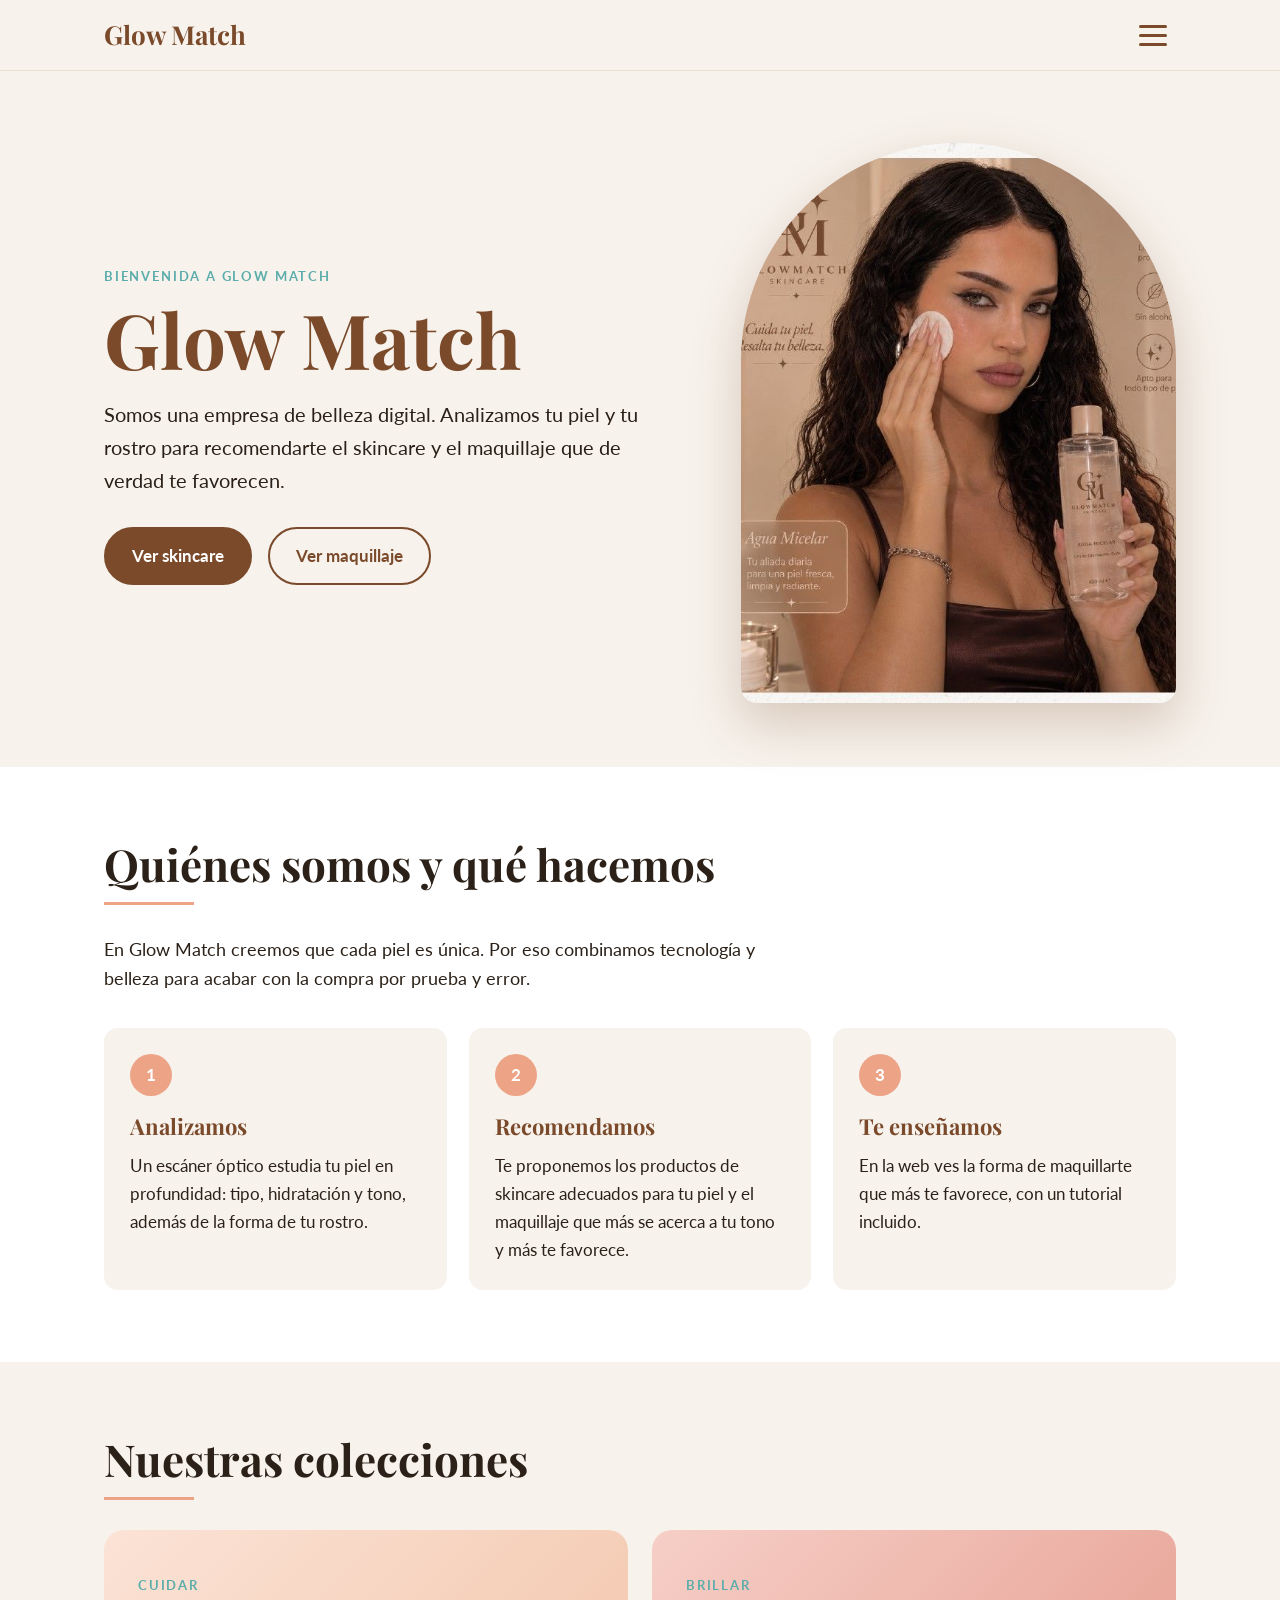
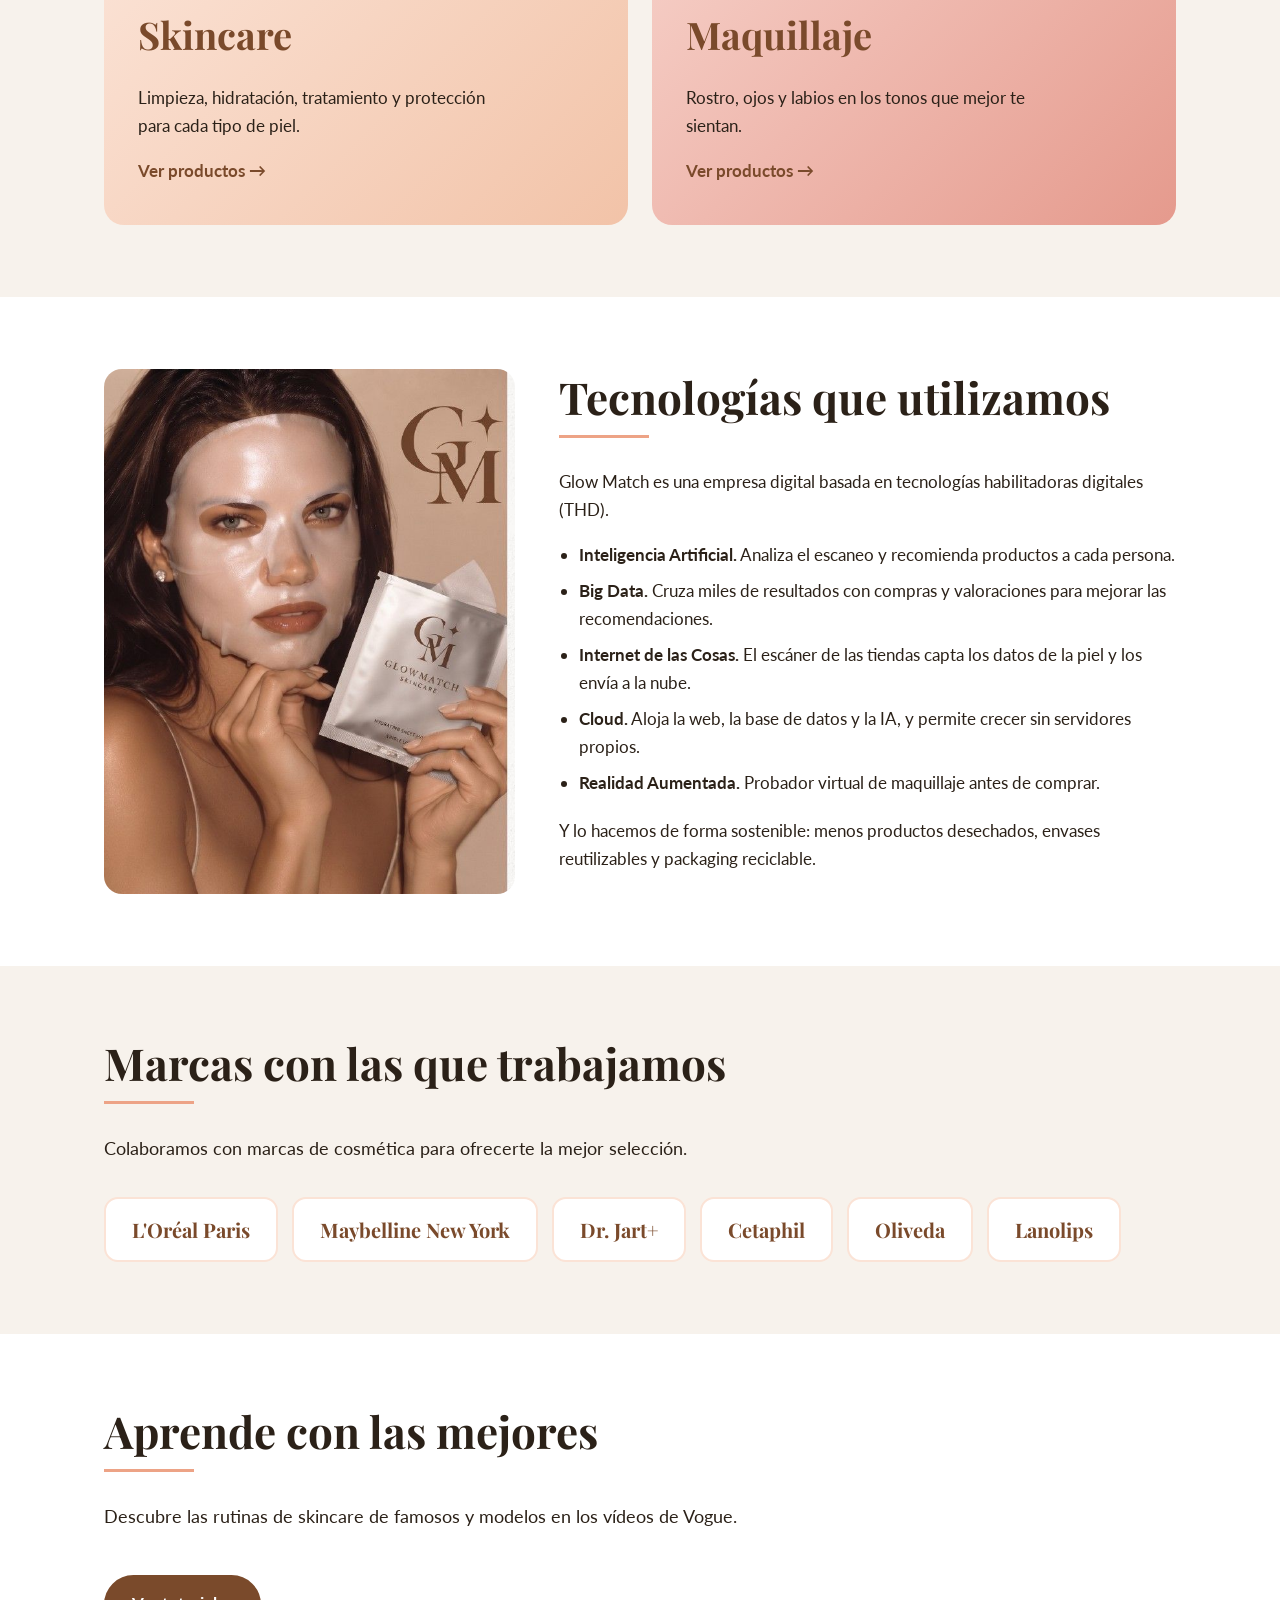
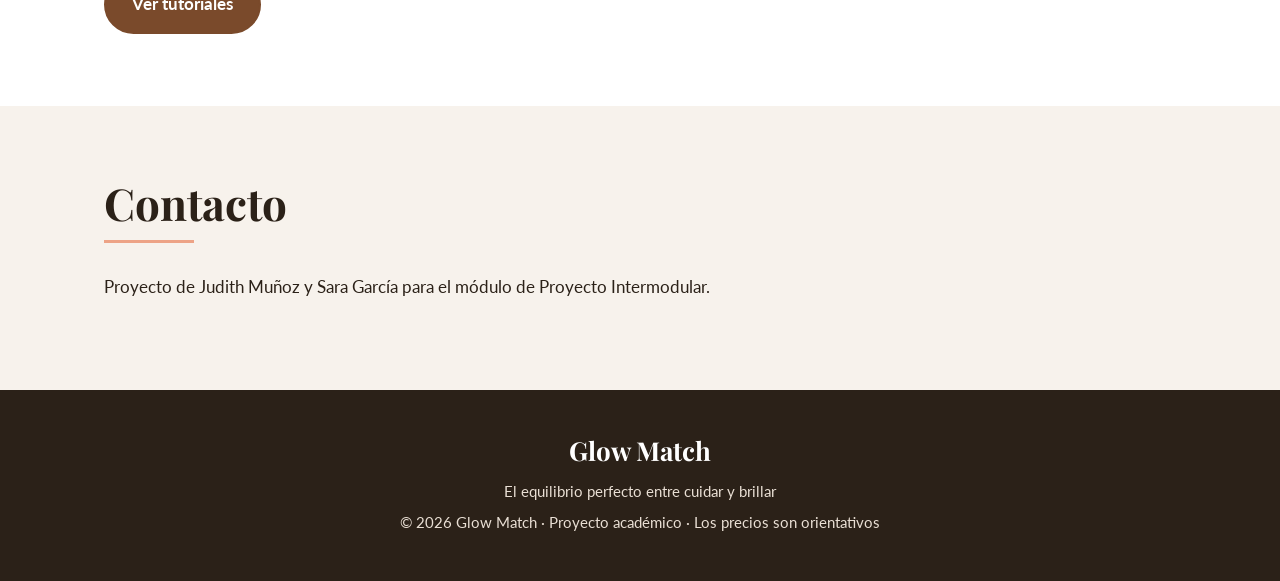
==== index.html @ 0e251b3f "Hecho" ====
<!DOCTYPE html>
<html lang="es">
<head>
  <meta charset="utf-8">
  <meta name="viewport" content="width=device-width, initial-scale=1">
  <title>Glow Match · El equilibrio perfecto entre cuidar y brillar</title>
  <meta name="description" content="Glow Match analiza tu piel con un escáner facial y te recomienda skincare y maquillaje personalizados.">
  <link rel="preconnect" href="https://fonts.googleapis.com">
  <link rel="preconnect" href="https://fonts.gstatic.com" crossorigin>
  <link href="https://fonts.googleapis.com/css2?family=Lato:wght@400;700&family=Playfair+Display:ital,wght@0,600;0,700;1,600&display=swap" rel="stylesheet">
  <link rel="stylesheet" href="styles.css">
</head>
<body data-page="inicio">
  <header>
    <nav>
      <a class="logo" href="index.html">Glow Match</a>
      <button class="menu-btn" id="menuBtn" aria-label="Abrir menú" aria-expanded="false" aria-controls="drawer">
        <span></span><span></span><span></span>
      </button>
    </nav>
  </header>
  <div class="overlay" id="overlay"></div>
  <aside class="drawer" id="drawer" aria-label="Menú principal">
    <p class="drawer-title">Glow Match</p>
    <button class="close-btn" id="closeBtn" type="button" aria-label="Cerrar menú">&times;</button>
    <ul>
      <li><a href="index.html" class="active" aria-current="page">Inicio</a></li>
      <li><a href="skincare.html">Skincare</a></li>
      <li><a href="maquillaje.html">Maquillaje</a></li>
      <li><a href="tutoriales.html">Tutoriales</a></li>
      <li><a href="index.html#contacto">Contacto</a></li>
    </ul>
    <p class="drawer-foot">El equilibrio perfecto entre cuidar y brillar</p>
  </aside>
  <main>

    <section class="hero" id="inicio">
      <div class="wrap">
        <div>
          <span class="eyebrow">Bienvenida a Glow Match</span>
          <h1>Glow Match</h1>
          <p class="lead">Somos una empresa de belleza digital. Analizamos tu piel y tu rostro para recomendarte el skincare y el maquillaje que de verdad te favorecen.</p>
          <a class="btn" href="skincare.html">Ver skincare</a>
          <a class="btn alt" href="maquillaje.html">Ver maquillaje</a>
        </div>
        <img src="img/hero.jpg" alt="Mujer sosteniendo un producto de limpieza facial" width="420" height="560">
      </div>
    </section>

    <section class="alt reveal" id="quienes">
      <div class="wrap">
        <h2>Quiénes somos y qué hacemos</h2><hr class="rule">
        <p class="sub">En Glow Match creemos que cada piel es única. Por eso combinamos tecnología y belleza para acabar con la compra por prueba y error.</p>
        <div class="grid">
          <div class="card"><span class="num">1</span><h3>Analizamos</h3><p>Un escáner óptico estudia tu piel en profundidad: tipo, hidratación y tono, además de la forma de tu rostro.</p></div>
          <div class="card"><span class="num">2</span><h3>Recomendamos</h3><p>Te proponemos los productos de skincare adecuados para tu piel y el maquillaje que más se acerca a tu tono y más te favorece.</p></div>
          <div class="card"><span class="num">3</span><h3>Te enseñamos</h3><p>En la web ves la forma de maquillarte que más te favorece, con un tutorial incluido.</p></div>
        </div>
      </div>
    </section>

    <section class="reveal" id="explorar">
      <div class="wrap">
        <h2>Nuestras colecciones</h2><hr class="rule">
        <div class="duo">
          <a class="big skin" href="skincare.html"><span class="eyebrow">Cuidar</span><h3>Skincare</h3><p>Limpieza, hidratación, tratamiento y protección para cada tipo de piel.</p><span class="more">Ver productos →</span></a>
          <a class="big make" href="maquillaje.html"><span class="eyebrow">Brillar</span><h3>Maquillaje</h3><p>Rostro, ojos y labios en los tonos que mejor te sientan.</p><span class="more">Ver productos →</span></a>
        </div>
      </div>
    </section>

    <section class="alt reveal" id="tecnologia">
      <div class="wrap split">
        <img src="img/mascarilla.jpg" alt="Mujer con mascarilla facial" width="420" height="525" loading="lazy">
        <div>
          <h2>Tecnologías que utilizamos</h2><hr class="rule">
          <p>Glow Match es una empresa digital basada en tecnologías habilitadoras digitales (THD).</p>
          <ul class="tech">
            <li><strong>Inteligencia Artificial.</strong> Analiza el escaneo y recomienda productos a cada persona.</li>
            <li><strong>Big Data.</strong> Cruza miles de resultados con compras y valoraciones para mejorar las recomendaciones.</li>
            <li><strong>Internet de las Cosas.</strong> El escáner de las tiendas capta los datos de la piel y los envía a la nube.</li>
            <li><strong>Cloud.</strong> Aloja la web, la base de datos y la IA, y permite crecer sin servidores propios.</li>
            <li><strong>Realidad Aumentada.</strong> Probador virtual de maquillaje antes de comprar.</li>
          </ul>
          <p class="mt">Y lo hacemos de forma sostenible: menos productos desechados, envases reutilizables y packaging reciclable.</p>
        </div>
      </div>
    </section>

    <section class="reveal" id="marcas">
      <div class="wrap">
        <h2>Marcas con las que trabajamos</h2><hr class="rule">
        <p class="sub">Colaboramos con marcas de cosmética para ofrecerte la mejor selección.</p>
        <div class="brands" id="brands"></div>
      </div>
    </section>

    <section class="alt reveal" id="tutoriales-home">
      <div class="wrap">
        <h2>Aprende con las mejores</h2><hr class="rule">
        <p class="sub">Descubre las rutinas de skincare de famosos y modelos en los vídeos de Vogue.</p>
        <a class="btn" href="tutoriales.html">Ver tutoriales</a>
      </div>
    </section>

    <section class="reveal" id="contacto">
      <div class="wrap">
        <h2>Contacto</h2><hr class="rule">
        <p>Proyecto de Judith Muñoz y Sara García para el módulo de Proyecto Intermodular.</p>
      </div>
    </section>
  </main>

  <footer>
    <div class="wrap">
      <a class="logo" href="index.html">Glow Match</a>
      <p>El equilibrio perfecto entre cuidar y brillar</p>
      <p>© <span id="year">2026</span> Glow Match · Proyecto académico · Los precios son orientativos</p>
    </div>
  </footer>
  <script src="productos.js"></script>
  <script src="script.js"></script>
</body>
</html>
---- styles.css ----
:root{--cream:#f7f2ec;--paper:#fff;--sal:#eda386;--light:#fbe3d6;--teal:#5badab;--brown:#7a4a2b;--dark:#2b2118;--tan:#d9a47e;
--serif:"Playfair Display",Georgia,"Times New Roman",serif;--sans:Lato,"Helvetica Neue",Arial,sans-serif}
*{box-sizing:border-box}
html{scroll-behavior:smooth;scroll-padding-top:70px}
body{margin:0;background:var(--cream);color:var(--dark);font:17px/1.65 var(--sans)}
body.no-scroll{overflow:hidden}
img{max-width:100%;display:block}
a{color:inherit}
.wrap{max-width:1120px;margin:0 auto;padding:0 24px}
.narrow{max-width:760px}
.mt{margin-top:20px}

/* Cabecera y menú hamburguesa */
header{position:sticky;top:0;z-index:30;background:rgba(247,242,236,.94);backdrop-filter:blur(8px);border-bottom:1px solid #eadfd3}
nav{display:flex;align-items:center;justify-content:space-between;padding:12px 24px;max-width:1120px;margin:0 auto}
.logo{font-family:var(--serif);font-weight:700;font-size:26px;text-decoration:none;color:var(--brown)}
.menu-btn{width:46px;height:46px;border:0;background:none;cursor:pointer;display:flex;flex-direction:column;justify-content:center;align-items:center;gap:6px;padding:0}
.menu-btn span{display:block;width:28px;height:3px;border-radius:3px;background:var(--brown);transition:.25s}
.menu-btn.open span:nth-child(1){transform:translateY(9px) rotate(45deg)}
.menu-btn.open span:nth-child(2){opacity:0}
.menu-btn.open span:nth-child(3){transform:translateY(-9px) rotate(-45deg)}
.overlay{position:fixed;inset:0;background:rgba(43,33,24,.45);opacity:0;visibility:hidden;transition:.3s;z-index:40}
.overlay.open{opacity:1;visibility:visible}
.drawer{position:fixed;top:0;right:0;bottom:0;width:min(340px,85vw);background:var(--paper);z-index:50;padding:90px 32px 32px;transform:translateX(100%);transition:transform .3s ease;box-shadow:-10px 0 40px rgba(43,33,24,.2);display:flex;flex-direction:column;visibility:hidden}
.drawer.open{transform:none;visibility:visible}
.drawer-title{position:absolute;top:22px;left:32px;margin:0;font-family:var(--serif);font-weight:700;font-size:24px;color:var(--brown)}
.drawer ul{list-style:none;margin:0;padding:0}
.drawer li a{display:block;padding:14px 0;border-bottom:1px solid #f0e6dc;text-decoration:none;font-family:var(--serif);font-size:26px;font-weight:600}
.drawer li a:hover,.drawer li a.active{color:var(--sal)}
.drawer-foot{margin-top:auto;font-size:14px;color:#6b5a4c}
.menu-btn{position:relative;z-index:60}

/* Portada y cabeceras de página */
.hero{padding:72px 0 64px}
.hero .wrap{display:grid;grid-template-columns:1.15fr .85fr;gap:48px;align-items:center}
.eyebrow{font-weight:700;letter-spacing:.14em;text-transform:uppercase;font-size:13px;color:var(--teal)}
h1{font-family:var(--serif);font-size:clamp(42px,7vw,76px);line-height:1.05;margin:10px 0 14px;color:var(--brown)}
.lead{font-size:20px;max-width:560px}
.btn{display:inline-block;margin:10px 12px 0 0;padding:13px 26px;border-radius:999px;background:var(--brown);color:#fff;text-decoration:none;font-weight:700;border:2px solid var(--brown);transition:.2s}
.btn.alt{background:transparent;color:var(--brown)}
.btn:hover{background:var(--sal);border-color:var(--sal);color:#fff}
.hero img{border-radius:240px 240px 18px 18px;aspect-ratio:3/4;object-fit:cover;width:100%;box-shadow:0 20px 50px rgba(122,74,43,.25)}
.pagehead{padding:64px 0 48px}
.pagehead.skin{background:linear-gradient(120deg,#fbe3d6,#f7f2ec)}
.pagehead.make{background:linear-gradient(120deg,#f4cfc6,#f7f2ec)}
.pagehead h1{font-size:clamp(40px,6vw,64px);margin-top:6px}

/* Secciones */
section{padding:72px 0}
section.alt{background:var(--paper)}
h2{font-family:var(--serif);font-size:clamp(30px,4.5vw,44px);margin:0 0 8px;line-height:1.15}
.rule{width:90px;height:3px;background:var(--sal);margin:12px 0 30px;border:0}
.sub{max-width:680px;margin:0 0 34px;font-size:18px}
.grid{display:grid;gap:22px;grid-template-columns:repeat(auto-fit,minmax(230px,1fr))}
.card{background:var(--cream);border-radius:14px;padding:26px}
.card h3{font-family:var(--serif);margin:0 0 8px;font-size:22px;color:var(--brown)}
.card p{margin:0}
.num{display:inline-grid;place-items:center;width:42px;height:42px;border-radius:50%;background:var(--sal);color:#fff;font-weight:700;margin-bottom:12px}
.split{display:grid;grid-template-columns:.8fr 1.2fr;gap:44px;align-items:center}
.split img{border-radius:18px;aspect-ratio:4/5;object-fit:cover;width:100%}
.tech{padding-left:20px;margin:16px 0 0}.tech li{margin-bottom:8px}
.duo{display:grid;gap:24px;grid-template-columns:repeat(auto-fit,minmax(300px,1fr))}
.big{display:block;text-decoration:none;border-radius:20px;padding:40px 34px;min-height:260px;transition:transform .25s,box-shadow .25s}
.big:hover{transform:translateY(-4px);box-shadow:0 18px 40px rgba(122,74,43,.18)}
.big.skin{background:linear-gradient(135deg,#fbe3d6,#f2c3a8)}
.big.make{background:linear-gradient(135deg,#f6cfc7,#e59a8d)}
.big h3{font-family:var(--serif);font-size:38px;margin:6px 0 8px;color:var(--brown)}
.big p{max-width:360px}
.more{font-weight:700;color:var(--brown)}
.brands{display:flex;flex-wrap:wrap;gap:14px}
.brand{background:var(--paper);border:2px solid var(--light);color:var(--brown);font-family:var(--serif);font-weight:700;font-size:20px;padding:14px 26px;border-radius:14px}

/* Recomendadores */
.picker{display:flex;flex-wrap:wrap;gap:12px}
.picker button,.chips-filter button{font:inherit;font-weight:700;padding:10px 22px;border-radius:999px;border:2px solid var(--brown);background:transparent;color:var(--brown);cursor:pointer;transition:.2s}
.picker button:hover,.chips-filter button:hover{background:var(--light)}
.picker button[aria-pressed="true"],.chips-filter button[aria-pressed="true"]{background:var(--brown);color:#fff}
.result{margin-top:24px;padding:24px 26px;border-radius:14px;background:var(--light);min-height:90px}
.result h3{font-family:var(--serif);margin:0 0 6px;color:var(--brown);font-size:24px}
.result p{margin:4px 0}.result ul{margin:8px 0 0;padding-left:20px}

/* Tienda */
.toolbar{display:flex;flex-wrap:wrap;gap:16px;justify-content:space-between;align-items:center;margin-bottom:28px}
.chips-filter{display:flex;flex-wrap:wrap;gap:10px}
.chips-filter button{padding:8px 18px;font-size:15px}
.sort{font-weight:700;font-size:15px}
.sort select{font:inherit;margin-left:8px;padding:8px 12px;border-radius:10px;border:2px solid var(--light);background:var(--paper);color:var(--dark)}
.products{display:grid;gap:24px;grid-template-columns:repeat(auto-fill,minmax(250px,1fr))}
.product{background:var(--paper);border-radius:16px;overflow:hidden;box-shadow:0 8px 24px rgba(43,33,24,.08);display:flex;flex-direction:column}
.pmedia{position:relative;aspect-ratio:4/3;display:grid;place-items:center}
.pmedia.skin{background:linear-gradient(135deg,#fbe3d6,#e9b99c)}
.pmedia.make{background:linear-gradient(135deg,#f6cfc7,#d9887c)}
.mono{font-family:var(--serif);font-weight:700;font-size:54px;color:rgba(255,255,255,.9);letter-spacing:.04em}
.badge{position:absolute;top:12px;left:12px;background:var(--teal);color:#fff;font-size:12px;font-weight:700;padding:5px 12px;border-radius:999px}
.pbody{padding:18px 20px 22px;display:flex;flex-direction:column;flex:1}
.pbody h3{font-family:var(--serif);margin:4px 0;font-size:21px;line-height:1.25}
.pdetail{margin:0 0 10px;font-size:15px;color:#6b5a4c}
.swatches{display:flex;flex-wrap:wrap;gap:6px;margin-bottom:12px}
.dot{width:20px;height:20px;border-radius:50%;border:2px solid #fff;box-shadow:0 0 0 1px #d8cabd}
.price{margin:auto 0 0;font-family:var(--serif);font-weight:700;font-size:24px;color:var(--brown)}
.tag{font-size:12px;font-weight:700;letter-spacing:.1em;text-transform:uppercase;color:var(--teal)}

/* Vídeos */
.videos{display:grid;gap:26px;grid-template-columns:repeat(auto-fit,minmax(320px,1fr))}
.video{background:var(--paper);border-radius:16px;overflow:hidden;box-shadow:0 8px 24px rgba(43,33,24,.08);display:flex;flex-direction:column}
.frame{position:relative;aspect-ratio:16/9;background:#000}
.frame iframe,.frame .poster{position:absolute;inset:0;width:100%;height:100%;border:0}
.poster{padding:0;cursor:pointer;background:#000;display:block}
.poster img{width:100%;height:100%;object-fit:cover;opacity:.9;transition:.2s}
.poster:hover img{opacity:1;transform:scale(1.03)}
.play{position:absolute;inset:0;margin:auto;width:68px;height:68px;border-radius:50%;background:rgba(237,163,134,.95);display:grid;place-items:center}
.play::after{content:"";border-style:solid;border-width:12px 0 12px 20px;border-color:transparent transparent transparent #fff;margin-left:5px}
.vbody{padding:20px 22px 24px}
.vbody h3{font-family:var(--serif);margin:6px 0 2px;font-size:24px}
.vbody p{margin:6px 0}
.vt{font-weight:700;color:var(--brown)}
.link{display:inline-block;margin-top:8px;font-weight:700;color:var(--brown)}
.note{font-size:14px;color:#6b5a4c;margin-top:26px}

/* Pie y animaciones */
footer{background:var(--dark);color:#e9dfd4;padding:40px 0;text-align:center}
footer .logo{color:#fff}
footer p{margin:6px 0;font-size:15px}
.js .reveal{opacity:0;transform:translateY(24px);transition:opacity .7s ease,transform .7s ease}
.js .reveal.visible{opacity:1;transform:none}
@media (prefers-reduced-motion:reduce){html{scroll-behavior:auto}.js .reveal{opacity:1;transform:none;transition:none}.drawer,.overlay{transition:none}}
@media (max-width:820px){
  .hero .wrap,.split{grid-template-columns:1fr}
  .hero img{max-width:340px;margin:0 auto}
  .toolbar{flex-direction:column;align-items:flex-start}
}
.close-btn{position:absolute;top:14px;right:18px;width:46px;height:46px;border:0;background:none;font-size:40px;line-height:1;color:var(--brown);cursor:pointer}
.close-btn:hover{color:var(--sal)}
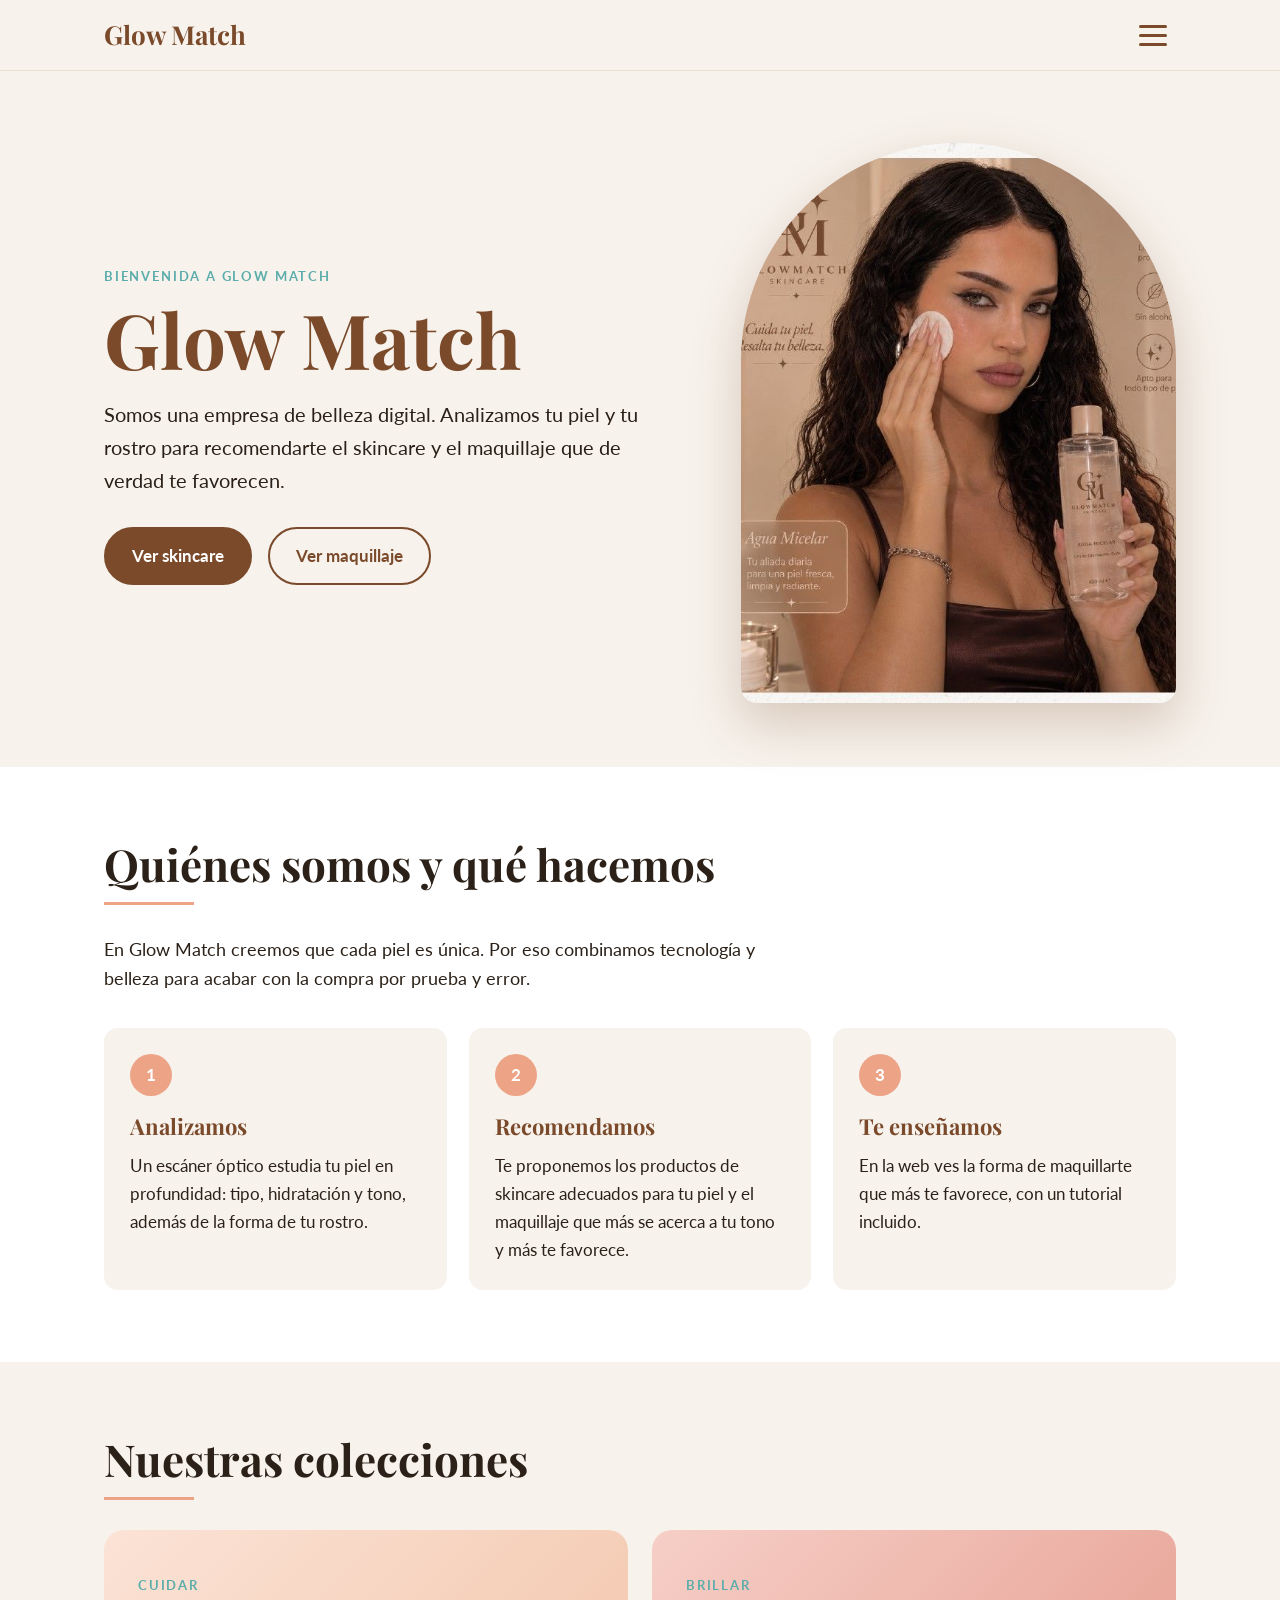
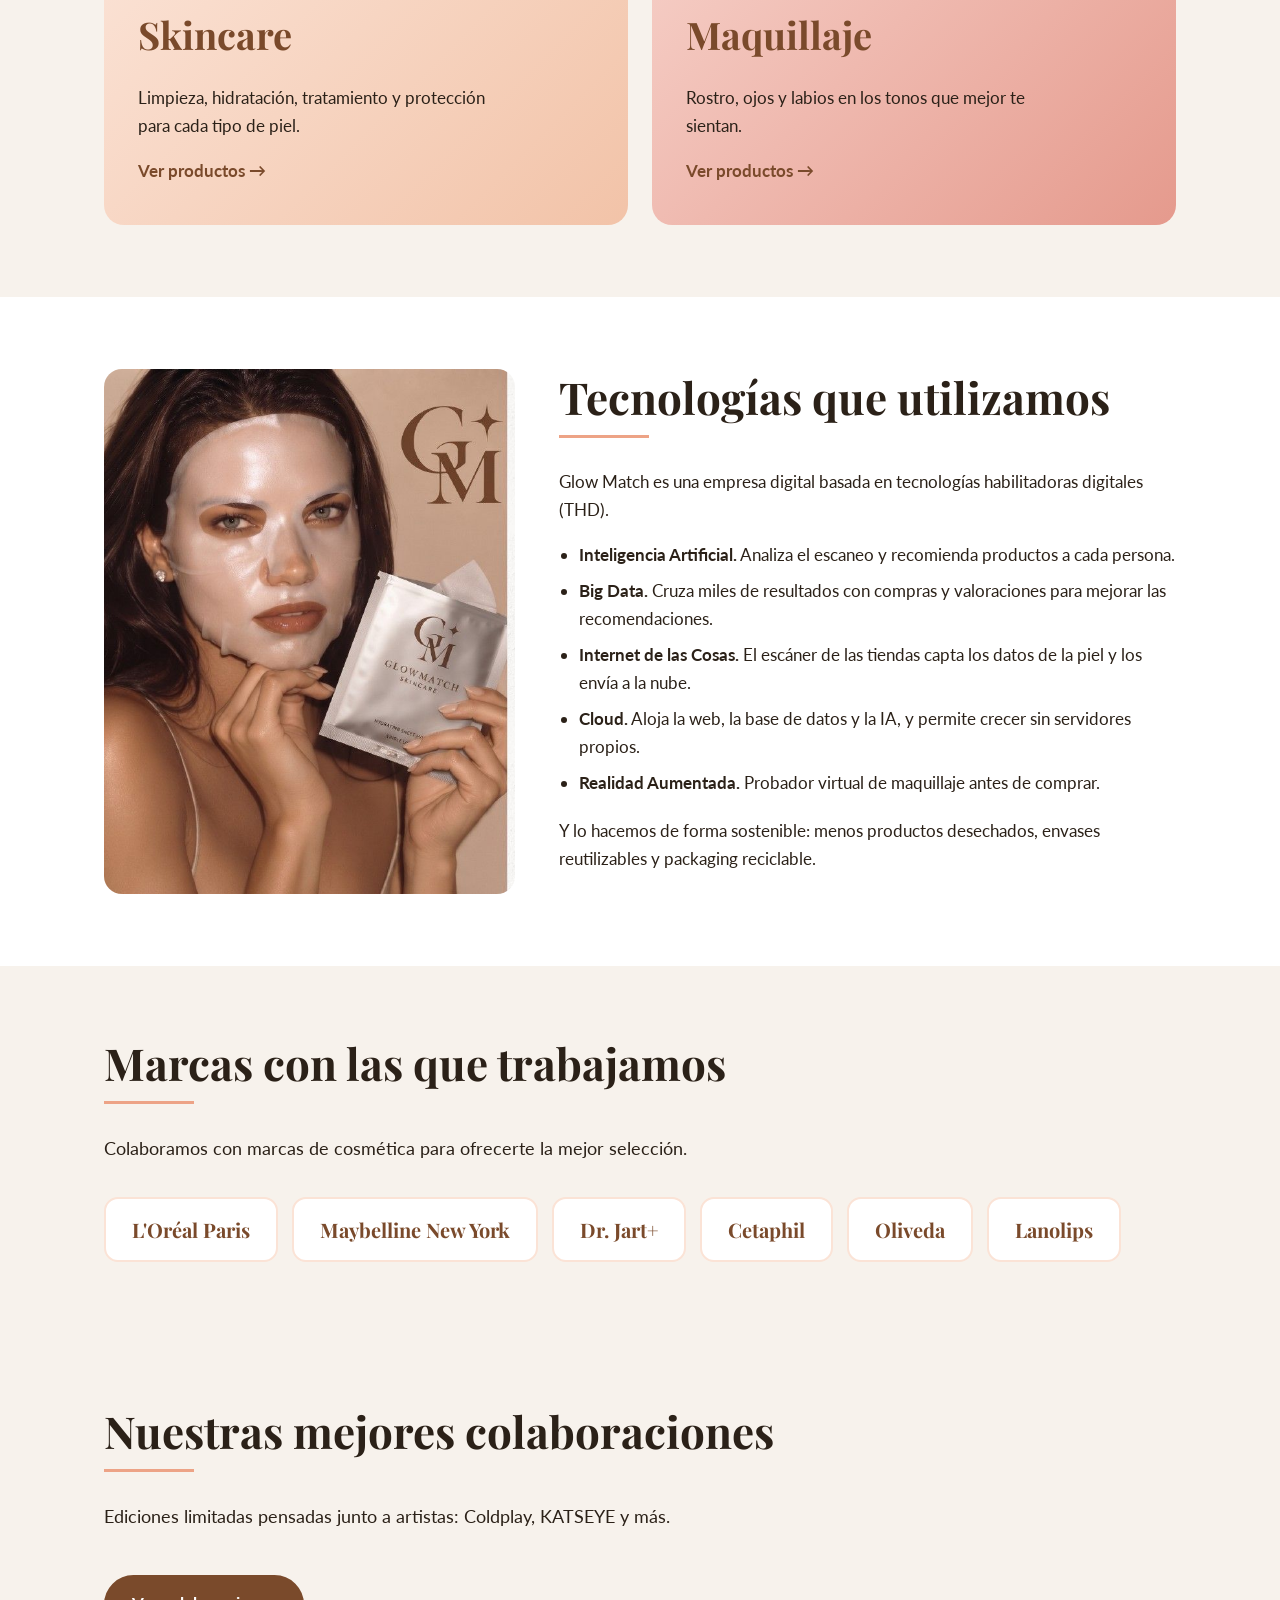
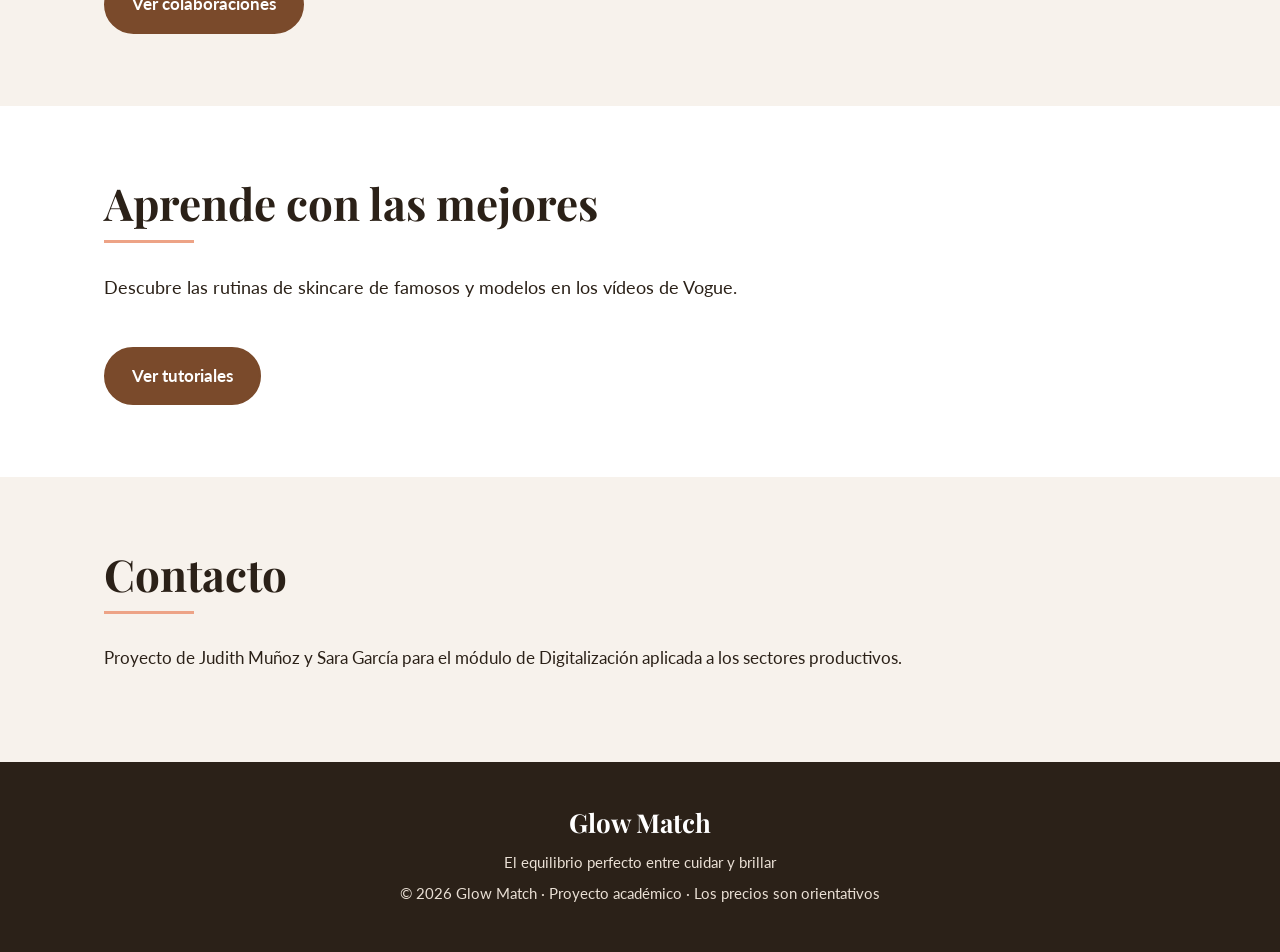
==== commit 3b439c6d: "Hehco" ====
--- a/index.html
+++ b/index.html
@@ -27,6 +27,7 @@
       <li><a href="index.html" class="active" aria-current="page">Inicio</a></li>
       <li><a href="skincare.html">Skincare</a></li>
       <li><a href="maquillaje.html">Maquillaje</a></li>
+      <li><a href="colaboraciones.html">Colaboraciones</a></li>
       <li><a href="tutoriales.html">Tutoriales</a></li>
       <li><a href="index.html#contacto">Contacto</a></li>
     </ul>
@@ -95,6 +96,14 @@
       </div>
     </section>
 
+    <section class="reveal" id="colab-home">
+      <div class="wrap">
+        <h2>Nuestras mejores colaboraciones</h2><hr class="rule">
+        <p class="sub">Ediciones limitadas pensadas junto a artistas: Coldplay, KATSEYE y más.</p>
+        <a class="btn" href="colaboraciones.html">Ver colaboraciones</a>
+      </div>
+    </section>
+
     <section class="alt reveal" id="tutoriales-home">
       <div class="wrap">
         <h2>Aprende con las mejores</h2><hr class="rule">
@@ -106,7 +115,7 @@
     <section class="reveal" id="contacto">
       <div class="wrap">
         <h2>Contacto</h2><hr class="rule">
-        <p>Proyecto de Judith Muñoz y Sara García para el módulo de Proyecto Intermodular.</p>
+        <p>Proyecto de Judith Muñoz y Sara García para el módulo de Digitalización aplicada a los sectores productivos.</p>
       </div>
     </section>
   </main>
--- a/styles.css
+++ b/styles.css
@@ -131,3 +131,25 @@
 }
 .close-btn{position:absolute;top:14px;right:18px;width:46px;height:46px;border:0;background:none;font-size:40px;line-height:1;color:var(--brown);cursor:pointer}
 .close-btn:hover{color:var(--sal)}
+
+/* Colaboraciones */
+.notice{background:var(--light);border-left:5px solid var(--sal);border-radius:10px;padding:16px 20px;margin:0 0 40px;font-size:16px}
+.collabs{display:grid;gap:40px}
+.collab{display:grid;grid-template-columns:.9fr 1.1fr;gap:0;background:var(--paper);border-radius:22px;overflow:hidden;box-shadow:0 10px 30px rgba(43,33,24,.1)}
+.collab.rev .cvisual{order:2}
+.cvisual{min-height:340px;display:flex;flex-direction:column;justify-content:center;align-items:center;text-align:center;padding:30px;color:#fff}
+.cvisual.luces{background:linear-gradient(135deg,#f4a6a0 0%,#f6d58a 35%,#9cd3e0 70%,#b79be0 100%)}
+.cvisual.stage{background:linear-gradient(135deg,#8a2f3a,#d1626b 55%,#f0b4a8)}
+.cvisual.vogue{background:linear-gradient(135deg,#2b2118,#7a4a2b 60%,#d9a47e)}
+.cx{font-weight:700;letter-spacing:.2em;text-transform:uppercase;font-size:14px;opacity:.9}
+.cname{font-family:var(--serif);font-weight:700;font-size:clamp(40px,6vw,64px);line-height:1.05;text-shadow:0 2px 14px rgba(0,0,0,.25)}
+.cbody{padding:34px 36px}
+.cbody h2{font-size:clamp(26px,3.4vw,34px);margin:4px 0 10px}
+.looks{padding-left:20px;margin:10px 0 18px}
+.cprods{border-top:1px solid #f0e6dc}
+.cprod{display:flex;justify-content:space-between;align-items:center;gap:16px;padding:12px 0;border-bottom:1px solid #f0e6dc}
+.cinfo{display:flex;flex-direction:column;gap:6px}
+.cpname{font-weight:700}
+.cinfo .swatches{margin:0}
+.price.small{font-size:20px;margin:0;white-space:nowrap}
+@media (max-width:820px){.collab{grid-template-columns:1fr}.collab.rev .cvisual{order:0}.cvisual{min-height:220px}.cbody{padding:26px 22px}}
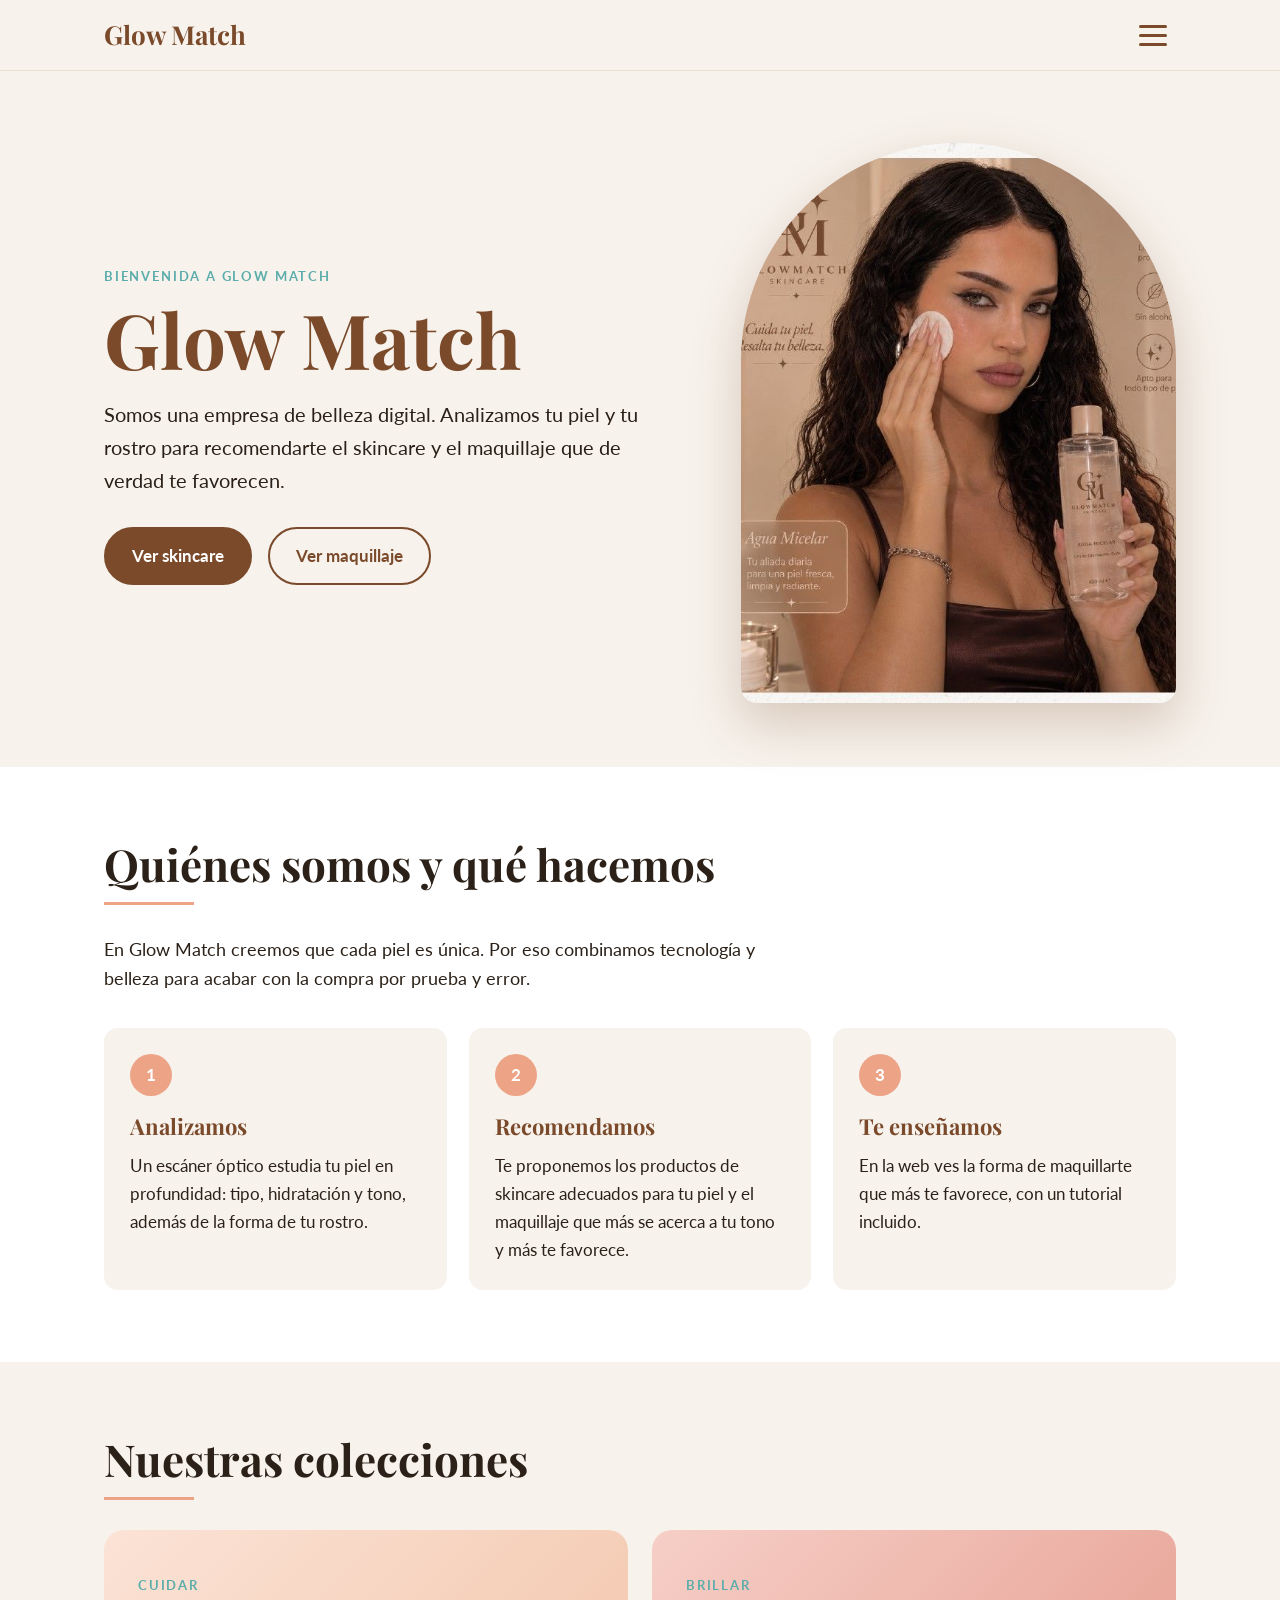
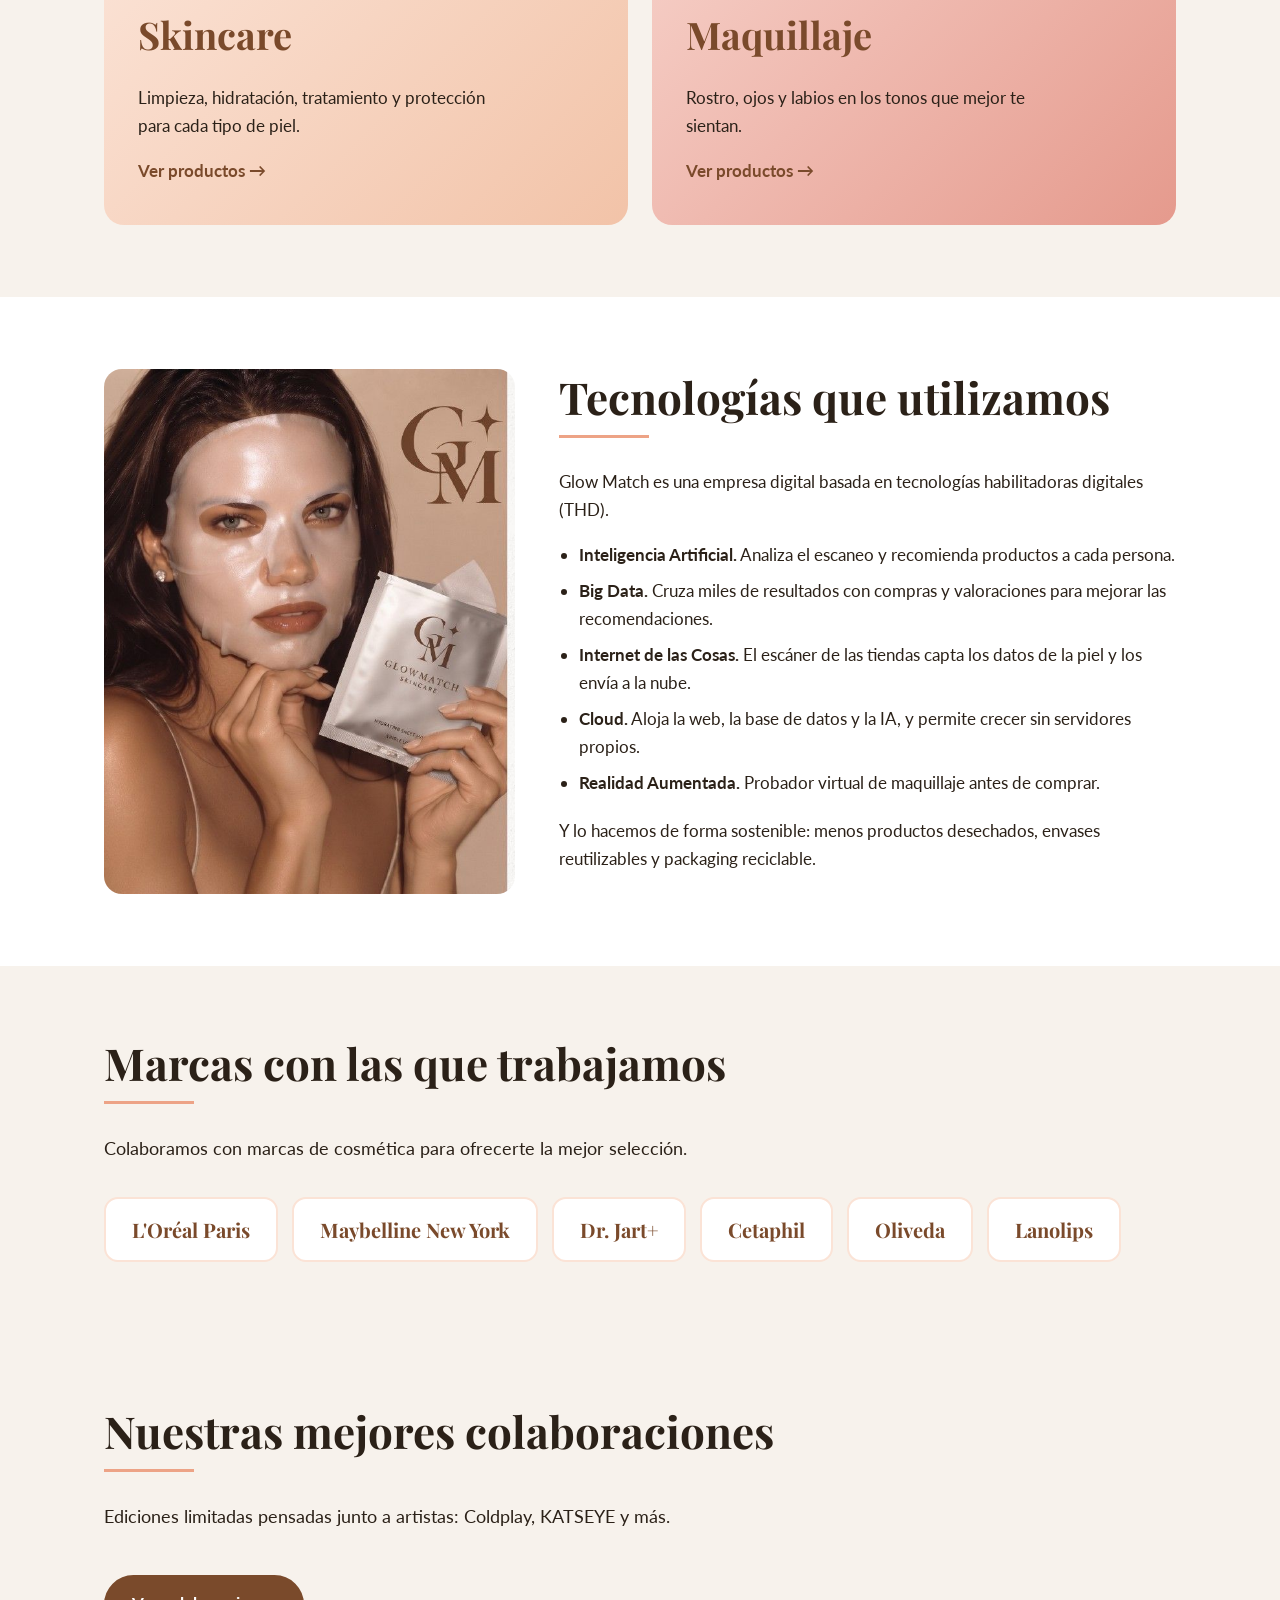
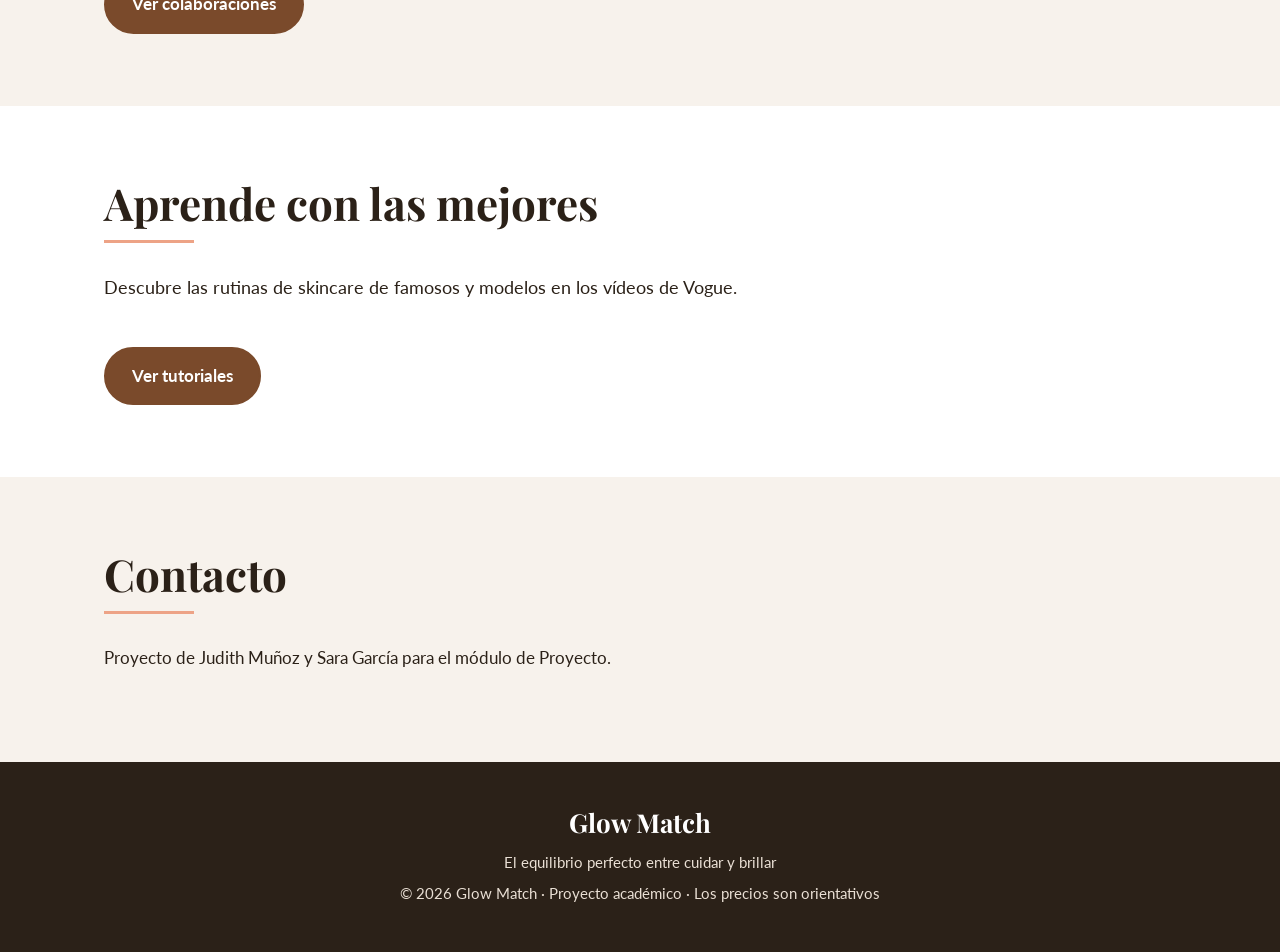
==== commit 51b32c6e: "Hecho" ====
--- a/index.html
+++ b/index.html
@@ -10,6 +10,7 @@
   <link href="https://fonts.googleapis.com/css2?family=Lato:wght@400;700&family=Playfair+Display:ital,wght@0,600;0,700;1,600&display=swap" rel="stylesheet">
   <link rel="stylesheet" href="styles.css">
 </head>
+
 <body data-page="inicio">
   <header>
     <nav>
@@ -115,7 +116,7 @@
     <section class="reveal" id="contacto">
       <div class="wrap">
         <h2>Contacto</h2><hr class="rule">
-        <p>Proyecto de Judith Muñoz y Sara García para el módulo de Digitalización aplicada a los sectores productivos.</p>
+        <p>Proyecto de Judith Muñoz y Sara García para el módulo de Proyecto.</p>
       </div>
     </section>
   </main>
--- a/styles.css
+++ b/styles.css
@@ -143,6 +143,8 @@
 .cvisual.vogue{background:linear-gradient(135deg,#2b2118,#7a4a2b 60%,#d9a47e)}
 .cx{font-weight:700;letter-spacing:.2em;text-transform:uppercase;font-size:14px;opacity:.9}
 .cname{font-family:var(--serif);font-weight:700;font-size:clamp(40px,6vw,64px);line-height:1.05;text-shadow:0 2px 14px rgba(0,0,0,.25)}
+.c-art{width:min(100%,380px);max-height:260px;object-fit:cover;border-radius:18px;box-shadow:0 18px 40px rgba(31,20,15,.18);margin-top:18px}
+.c-art.coldplay-art,.c-art.vogue-art{width:min(100%,460px);max-height:none;object-fit:contain;border-radius:12px}
 .cbody{padding:34px 36px}
 .cbody h2{font-size:clamp(26px,3.4vw,34px);margin:4px 0 10px}
 .looks{padding-left:20px;margin:10px 0 18px}
